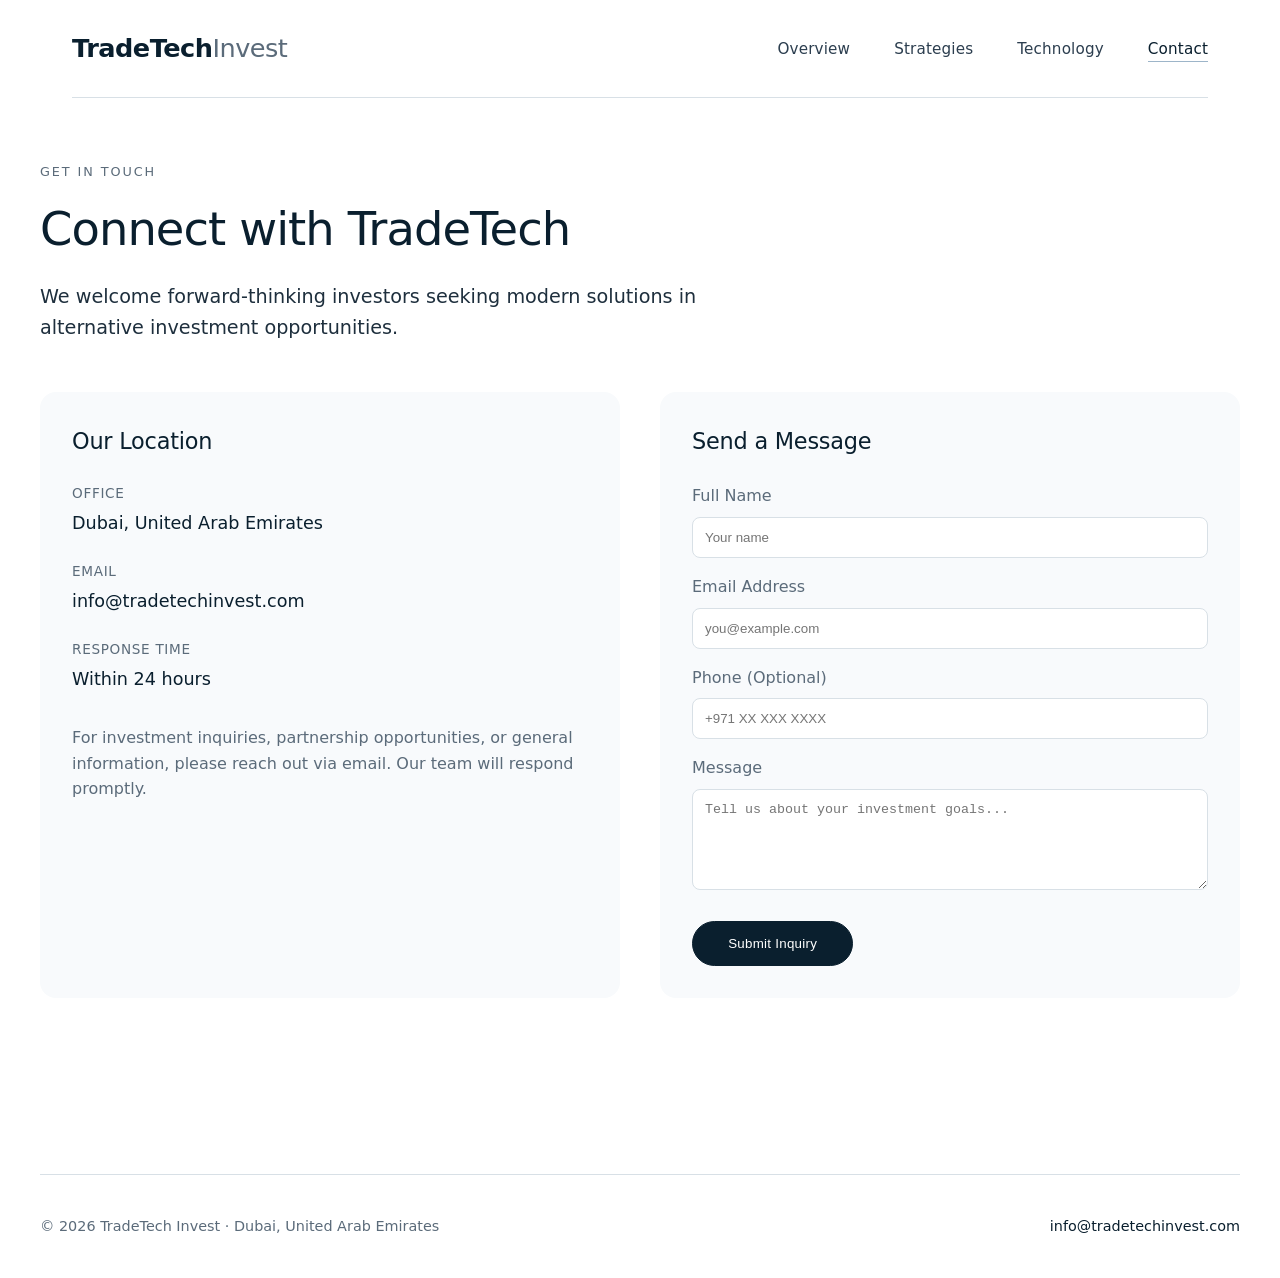
==== contact.html @ e955b56f "Initial TradeTech Invest website" ====
<!DOCTYPE html>
<html lang="en">
<head>
  <meta charset="UTF-8">
  <meta name="viewport" content="width=device-width, initial-scale=1.0">
  <title>Contact · TradeTech Invest</title>
  <meta name="description" content="Contact TradeTech Invest in Dubai, UAE. We welcome forward-thinking investors seeking modern investment solutions.">
  <link rel="stylesheet" href="style.css">
</head>
<body>
  <header class="container">
    <div class="navbar">
      <a href="index.html" class="logo">TradeTech<span>Invest</span></a>
      <button class="menu-toggle" aria-label="Toggle menu">
        <span></span>
        <span></span>
        <span></span>
      </button>
      <ul class="nav-links">
        <li><a href="index.html">Overview</a></li>
        <li><a href="strategies.html">Strategies</a></li>
        <li><a href="technology.html">Technology</a></li>
        <li><a href="contact.html" class="active">Contact</a></li>
      </ul>
    </div>
  </header>

  <main class="container page-wrap">
    <div class="eyebrow">Get in Touch</div>
    <h1>Connect with TradeTech</h1>
    <p class="lead">We welcome forward-thinking investors seeking modern solutions in alternative investment opportunities.</p>

    <div class="grid-2" style="margin-top:3rem;">
      <div class="contact-info">
        <h2 style="font-size:1.4rem;">Our Location</h2>
        
        <div class="contact-detail">
          <label>Office</label>
          <p>Dubai, United Arab Emirates</p>
        </div>
        
        <div class="contact-detail">
          <label>Email</label>
          <p><a href="mailto:info@tradetechinvest.com" style="color:var(--navy); text-decoration:none;">info@tradetechinvest.com</a></p>
        </div>
        
        <div class="contact-detail">
          <label>Response Time</label>
          <p>Within 24 hours</p>
        </div>
        
        <div style="margin-top:2rem;">
          <p style="color:var(--muted);">For investment inquiries, partnership opportunities, or general information, please reach out via email. Our team will respond promptly.</p>
        </div>
      </div>

      <div>
        <form id="contact-form" style="background:var(--light-bg); padding:2rem; border-radius:16px;">
          <h2 style="font-size:1.4rem; margin-bottom:1.5rem;">Send a Message</h2>
          
          <div style="margin-bottom:1rem;">
            <label for="name" style="display:block; margin-bottom:0.5rem; color:var(--muted);">Full Name</label>
            <input type="text" id="name" name="name" style="width:100%; padding:0.75rem; border:1px solid var(--softline); border-radius:8px;" placeholder="Your name">
          </div>
          
          <div style="margin-bottom:1rem;">
            <label for="email" style="display:block; margin-bottom:0.5rem; color:var(--muted);">Email Address</label>
            <input type="email" id="email" name="email" style="width:100%; padding:0.75rem; border:1px solid var(--softline); border-radius:8px;" placeholder="you@example.com">
          </div>
          
          <div style="margin-bottom:1rem;">
            <label for="phone" style="display:block; margin-bottom:0.5rem; color:var(--muted);">Phone (Optional)</label>
            <input type="tel" id="phone" name="phone" style="width:100%; padding:0.75rem; border:1px solid var(--softline); border-radius:8px;" placeholder="+971 XX XXX XXXX">
          </div>
          
          <div style="margin-bottom:1.5rem;">
            <label for="message" style="display:block; margin-bottom:0.5rem; color:var(--muted);">Message</label>
            <textarea id="message" name="message" rows="5" style="width:100%; padding:0.75rem; border:1px solid var(--softline); border-radius:8px;" placeholder="Tell us about your investment goals..."></textarea>
          </div>
          
          <button type="submit" class="btn">Submit Inquiry</button>
        </form>
      </div>
    </div>
  </main>

  <footer class="container footer">
    <div>© 2025 TradeTech Invest · Dubai, United Arab Emirates</div>
    <div><a href="mailto:info@tradetechinvest.com">info@tradetechinvest.com</a></div>
  </footer>

  <script src="main.js"></script>
</body>
</html>
---- style.css ----
/* ============================================
   TradeTech Invest - Shared Stylesheet
   Professional, Elegant, Modern
   ============================================ */

:root {
  --navy: #0a1f2e;
  --slate: #1e2f3d;
  --graphite: #2c3e4f;
  --mist: #eef2f5;
  --softline: #d8e0e6;
  --accent: #9db5c9;
  --text: #1f2c36;
  --muted: #5b6b7a;
  --white: #ffffff;
  --light-bg: #f8fafc;
}

* {
  margin: 0;
  padding: 0;
  box-sizing: border-box;
}

body {
  background: var(--white);
  color: var(--text);
  font-family: 'Inter', 'Segoe UI', Roboto, system-ui, sans-serif;
  line-height: 1.6;
  font-weight: 400;
  -webkit-font-smoothing: antialiased;
  -moz-osx-font-smoothing: grayscale;
}

.container {
  max-width: 1200px;
  margin: 0 auto;
  padding: 0 2rem;
}

/* ============ Header & Navigation ============ */
.navbar {
  display: flex;
  justify-content: space-between;
  align-items: center;
  padding: 1.75rem 0;
  border-bottom: 1px solid var(--softline);
  position: relative;
  z-index: 10;
}

.logo {
  font-weight: 600;
  font-size: 1.6rem;
  letter-spacing: -0.02em;
  color: var(--navy);
  text-decoration: none;
  transition: opacity 0.2s;
}

.logo:hover {
  opacity: 0.8;
}

.logo span {
  font-weight: 300;
  color: var(--muted);
}

.nav-links {
  display: flex;
  gap: 2.75rem;
  list-style: none;
  align-items: center;
}

.nav-links a {
  text-decoration: none;
  color: var(--graphite);
  font-weight: 500;
  font-size: 0.95rem;
  transition: color 0.2s;
  letter-spacing: 0.01em;
  position: relative;
}

.nav-links a::after {
  content: '';
  position: absolute;
  bottom: -4px;
  left: 0;
  width: 0;
  height: 1px;
  background: var(--accent);
  transition: width 0.3s;
}

.nav-links a:hover::after,
.nav-links a.active::after {
  width: 100%;
}

.nav-links a:hover,
.nav-links a.active {
  color: var(--navy);
}

/* Mobile menu button */
.menu-toggle {
  display: none;
  background: none;
  border: none;
  cursor: pointer;
  padding: 0.5rem;
}

.menu-toggle span {
  display: block;
  width: 25px;
  height: 2px;
  background: var(--navy);
  margin: 5px 0;
  transition: 0.3s;
}

/* ============ Page Sections ============ */
.page-wrap {
  padding: 4rem 0 5rem;
  min-height: 60vh;
}

.eyebrow {
  font-size: 0.8rem;
  text-transform: uppercase;
  letter-spacing: 0.15em;
  color: var(--muted);
  margin-bottom: 1.25rem;
  font-weight: 500;
}

h1 {
  font-size: 2.9rem;
  font-weight: 500;
  line-height: 1.2;
  letter-spacing: -0.02em;
  color: var(--navy);
  margin-bottom: 1.5rem;
}

h2 {
  font-size: 2rem;
  font-weight: 450;
  color: var(--navy);
  margin-bottom: 1.5rem;
  letter-spacing: -0.01em;
}

h3 {
  font-weight: 550;
  color: var(--navy);
  margin-bottom: 0.75rem;
  font-size: 1.3rem;
}

.lead {
  font-size: 1.2rem;
  color: var(--slate);
  max-width: 750px;
  margin-bottom: 2rem;
  font-weight: 350;
}

/* ============ Grid Layouts ============ */
.grid-2 {
  display: grid;
  grid-template-columns: repeat(2, 1fr);
  gap: 2.5rem;
  margin: 3rem 0;
}

.grid-3 {
  display: grid;
  grid-template-columns: repeat(3, 1fr);
  gap: 2rem;
  margin: 2.5rem 0;
}

.grid-4 {
  display: grid;
  grid-template-columns: repeat(4, 1fr);
  gap: 1.5rem;
  margin: 2rem 0;
}

/* ============ Cards ============ */
.card {
  background: #fbfcfd;
  border: 1px solid var(--softline);
  border-radius: 14px;
  padding: 1.8rem 1.5rem;
  box-shadow: 0 2px 6px rgba(0,0,0,0.02);
  transition: box-shadow 0.3s, border-color 0.3s, transform 0.3s;
}

.card:hover {
  box-shadow: 0 8px 20px rgba(0,0,0,0.06);
  border-color: #b8c7d3;
  transform: translateY(-2px);
}

.card p {
  color: var(--muted);
  font-size: 0.95rem;
  line-height: 1.5;
}

.card-highlight {
  background: var(--navy);
  color: white;
  border: none;
}

.card-highlight h3 {
  color: white;
}

.card-highlight p {
  color: #b8ccda;
}

/* ============ Metrics ============ */
.metric {
  font-size: 1.8rem;
  font-weight: 450;
  color: var(--navy);
  margin-bottom: 0.25rem;
}

.metric-label {
  font-size: 0.85rem;
  text-transform: uppercase;
  letter-spacing: 0.05em;
  color: var(--muted);
}

/* ============ Buttons ============ */
.btn {
  display: inline-block;
  background: var(--navy);
  color: white;
  padding: 0.85rem 2.2rem;
  border-radius: 30px;
  text-decoration: none;
  font-weight: 500;
  letter-spacing: 0.02em;
  transition: all 0.25s;
  border: 1px solid var(--navy);
  cursor: pointer;
}

.btn:hover {
  background: #132d3f;
  transform: translateY(-1px);
}

.btn-outline {
  background: transparent;
  color: var(--navy);
  border: 1px solid var(--navy);
}

.btn-outline:hover {
  background: var(--navy);
  color: white;
}

.btn-light {
  background: white;
  color: var(--navy);
  border: 1px solid white;
}

.btn-light:hover {
  background: var(--mist);
  border-color: var(--mist);
}

/* ============ Feature Sections ============ */
.feature-section {
  background: var(--light-bg);
  border-radius: 20px;
  padding: 3rem;
  margin: 3rem 0;
}

.feature-section h2 {
  margin-bottom: 2rem;
}

.feature-list {
  list-style: none;
  margin: 1.5rem 0;
}

.feature-list li {
  padding: 0.75rem 0;
  border-bottom: 1px solid var(--softline);
  color: var(--slate);
  display: flex;
  align-items: center;
}

.feature-list li::before {
  content: '→';
  margin-right: 1rem;
  color: var(--accent);
  font-weight: 600;
}

/* ============ Contact Section ============ */
.contact-info {
  background: var(--light-bg);
  border-radius: 16px;
  padding: 2rem;
}

.contact-detail {
  margin-bottom: 1.5rem;
}

.contact-detail label {
  display: block;
  font-size: 0.85rem;
  text-transform: uppercase;
  letter-spacing: 0.05em;
  color: var(--muted);
  margin-bottom: 0.25rem;
}

.contact-detail p {
  font-size: 1.1rem;
  color: var(--navy);
  font-weight: 500;
}

/* ============ Footer ============ */
.footer {
  border-top: 1px solid var(--softline);
  padding: 2.5rem 0;
  margin-top: 3rem;
  display: flex;
  justify-content: space-between;
  align-items: center;
  flex-wrap: wrap;
  color: var(--muted);
  font-size: 0.9rem;
}

.footer a {
  color: var(--navy);
  text-decoration: none;
  font-weight: 500;
  transition: color 0.2s;
}

.footer a:hover {
  color: var(--accent);
}

/* ============ Animation Classes ============ */
.fade-in {
  opacity: 0;
  transform: translateY(20px);
  animation: fadeIn 0.8s ease forwards;
}

.fade-in-delay-1 {
  animation-delay: 0.2s;
}

.fade-in-delay-2 {
  animation-delay: 0.4s;
}

.fade-in-delay-3 {
  animation-delay: 0.6s;
}

@keyframes fadeIn {
  to {
    opacity: 1;
    transform: translateY(0);
  }
}

/* ============ Responsive ============ */
@media (max-width: 768px) {
  .grid-2, .grid-3, .grid-4 {
    grid-template-columns: 1fr;
  }
  
  h1 {
    font-size: 2.2rem;
  }
  
  .nav-links {
    display: none;
    flex-direction: column;
    position: absolute;
    top: 100%;
    left: 0;
    right: 0;
    background: white;
    padding: 1rem 2rem;
    box-shadow: 0 4px 6px rgba(0,0,0,0.1);
  }
  
  .nav-links.active {
    display: flex;
  }
  
  .menu-toggle {
    display: block;
  }
}
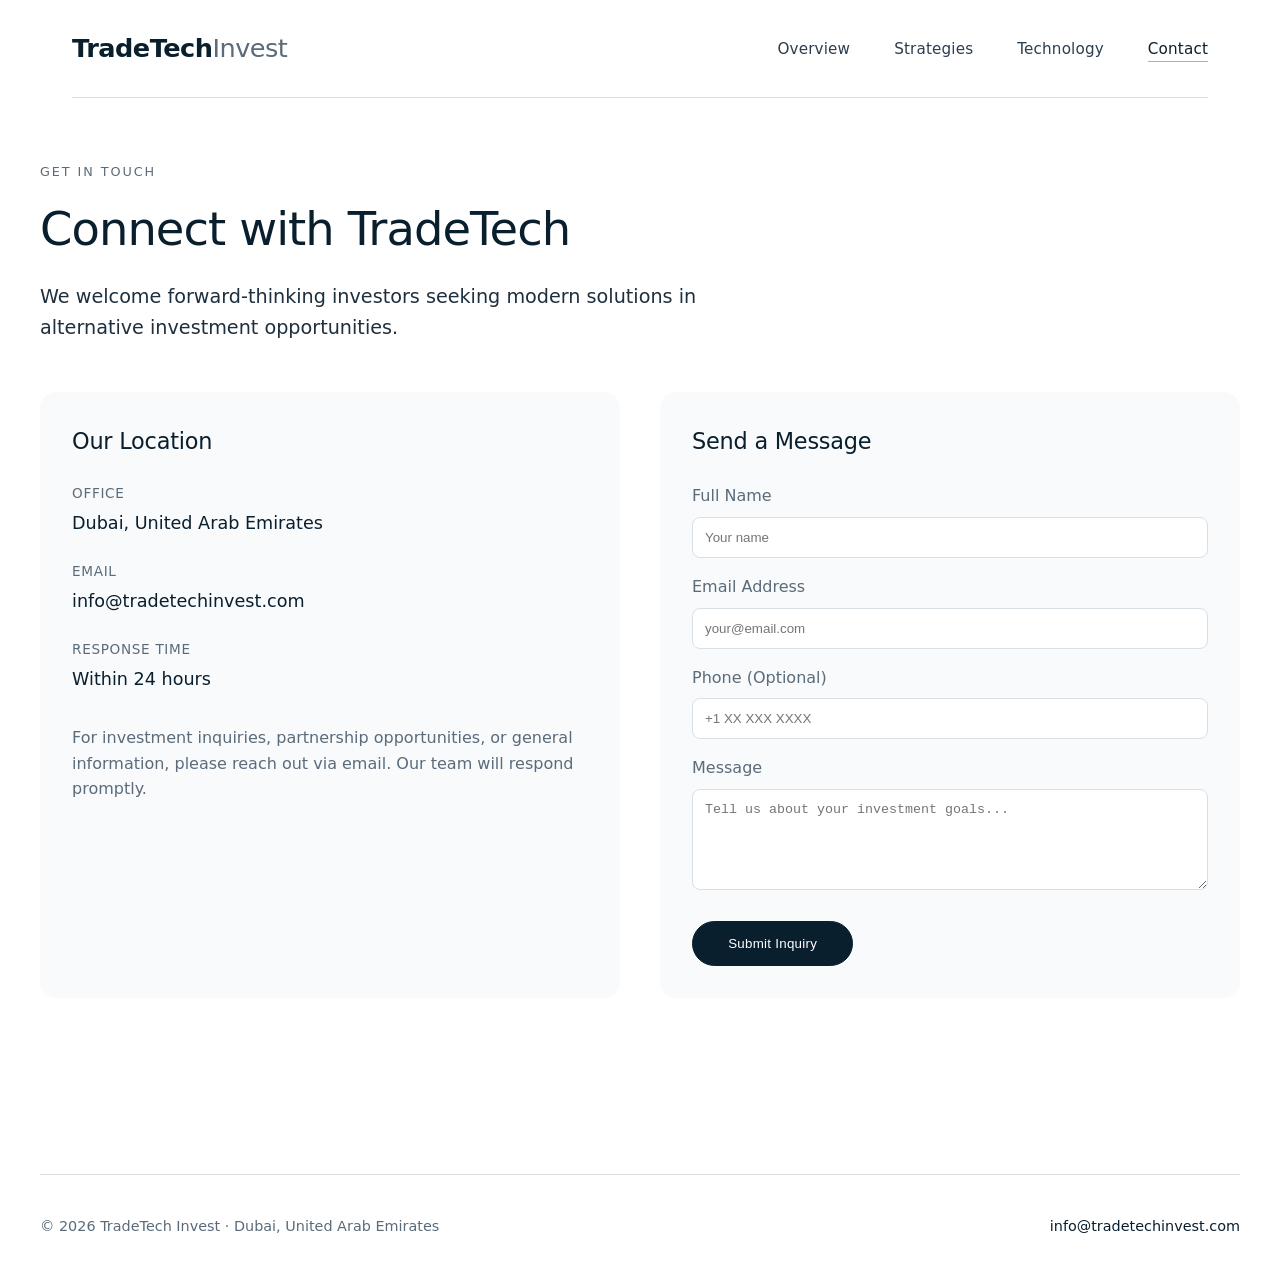
==== commit 779e4c01: "Update contact.html" ====
--- a/contact.html
+++ b/contact.html
@@ -65,12 +65,12 @@
           
           <div style="margin-bottom:1rem;">
             <label for="email" style="display:block; margin-bottom:0.5rem; color:var(--muted);">Email Address</label>
-            <input type="email" id="email" name="email" style="width:100%; padding:0.75rem; border:1px solid var(--softline); border-radius:8px;" placeholder="you@example.com">
+            <input type="email" id="email" name="email" style="width:100%; padding:0.75rem; border:1px solid var(--softline); border-radius:8px;" placeholder="your@email.com">
           </div>
           
           <div style="margin-bottom:1rem;">
             <label for="phone" style="display:block; margin-bottom:0.5rem; color:var(--muted);">Phone (Optional)</label>
-            <input type="tel" id="phone" name="phone" style="width:100%; padding:0.75rem; border:1px solid var(--softline); border-radius:8px;" placeholder="+971 XX XXX XXXX">
+            <input type="tel" id="phone" name="phone" style="width:100%; padding:0.75rem; border:1px solid var(--softline); border-radius:8px;" placeholder="+1 XX XXX XXXX">
           </div>
           
           <div style="margin-bottom:1.5rem;">
@@ -91,4 +91,4 @@
 
   <script src="main.js"></script>
 </body>
-</html>+</html>
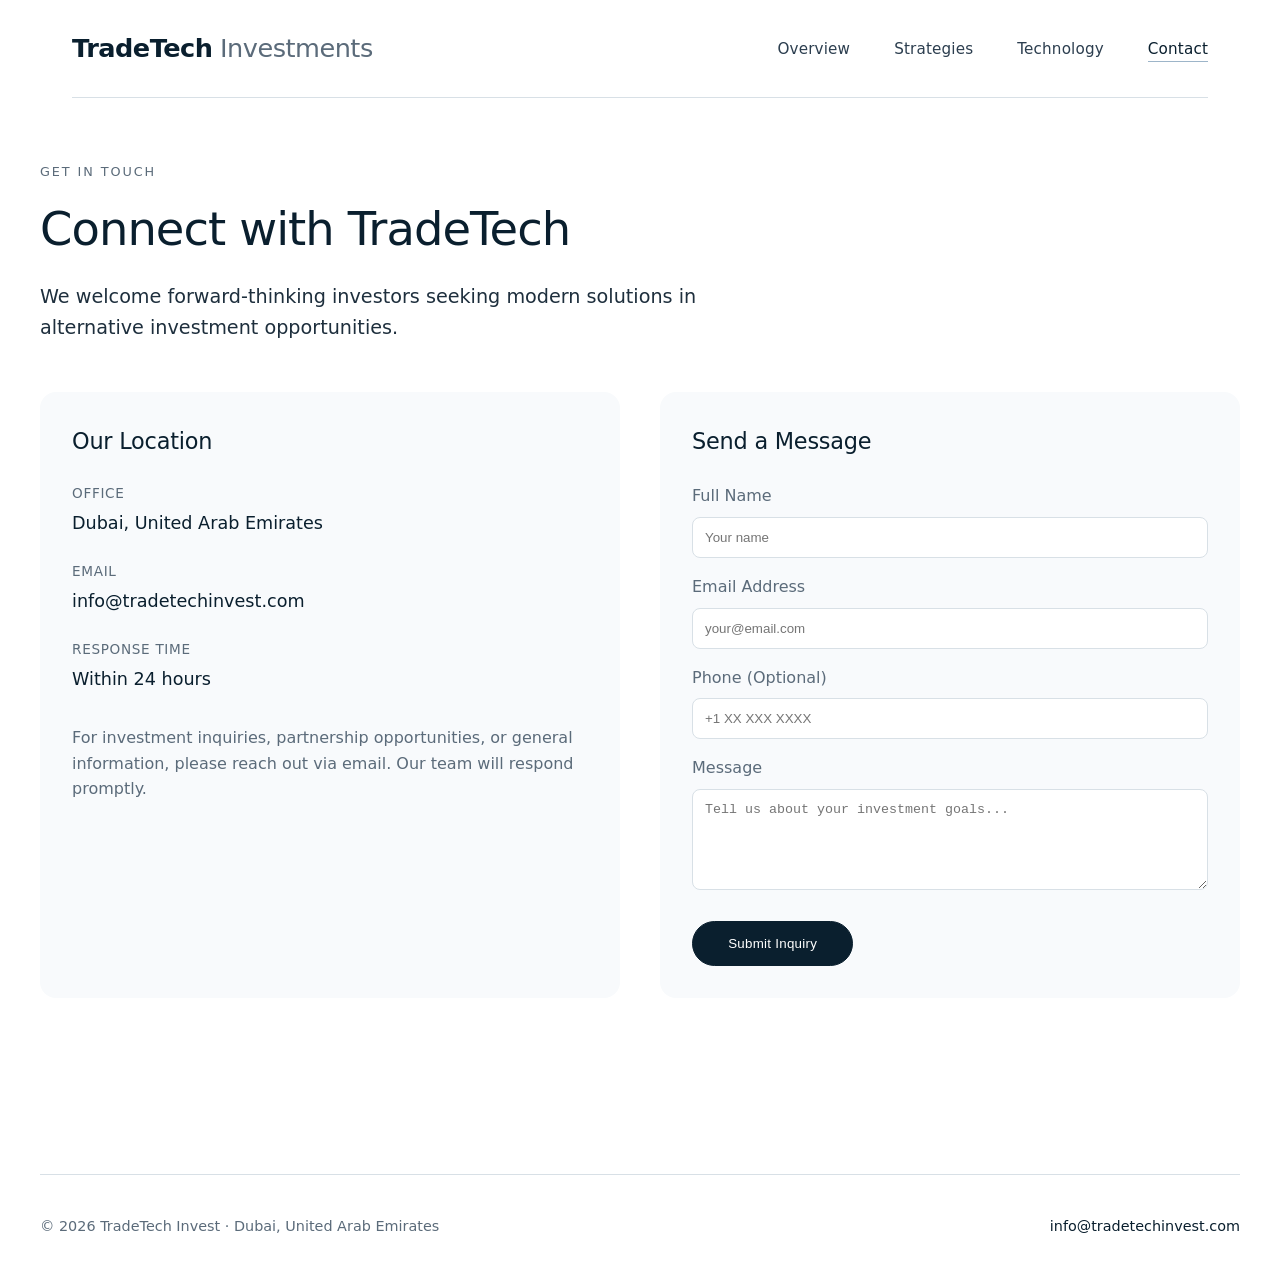
==== commit 8ca7525d: "Update contact.html" ====
--- a/contact.html
+++ b/contact.html
@@ -10,7 +10,7 @@
 <body>
   <header class="container">
     <div class="navbar">
-      <a href="index.html" class="logo">TradeTech<span>Invest</span></a>
+      <a href="index.html" class="logo">TradeTech<span> Investments</span></a>
       <button class="menu-toggle" aria-label="Toggle menu">
         <span></span>
         <span></span>
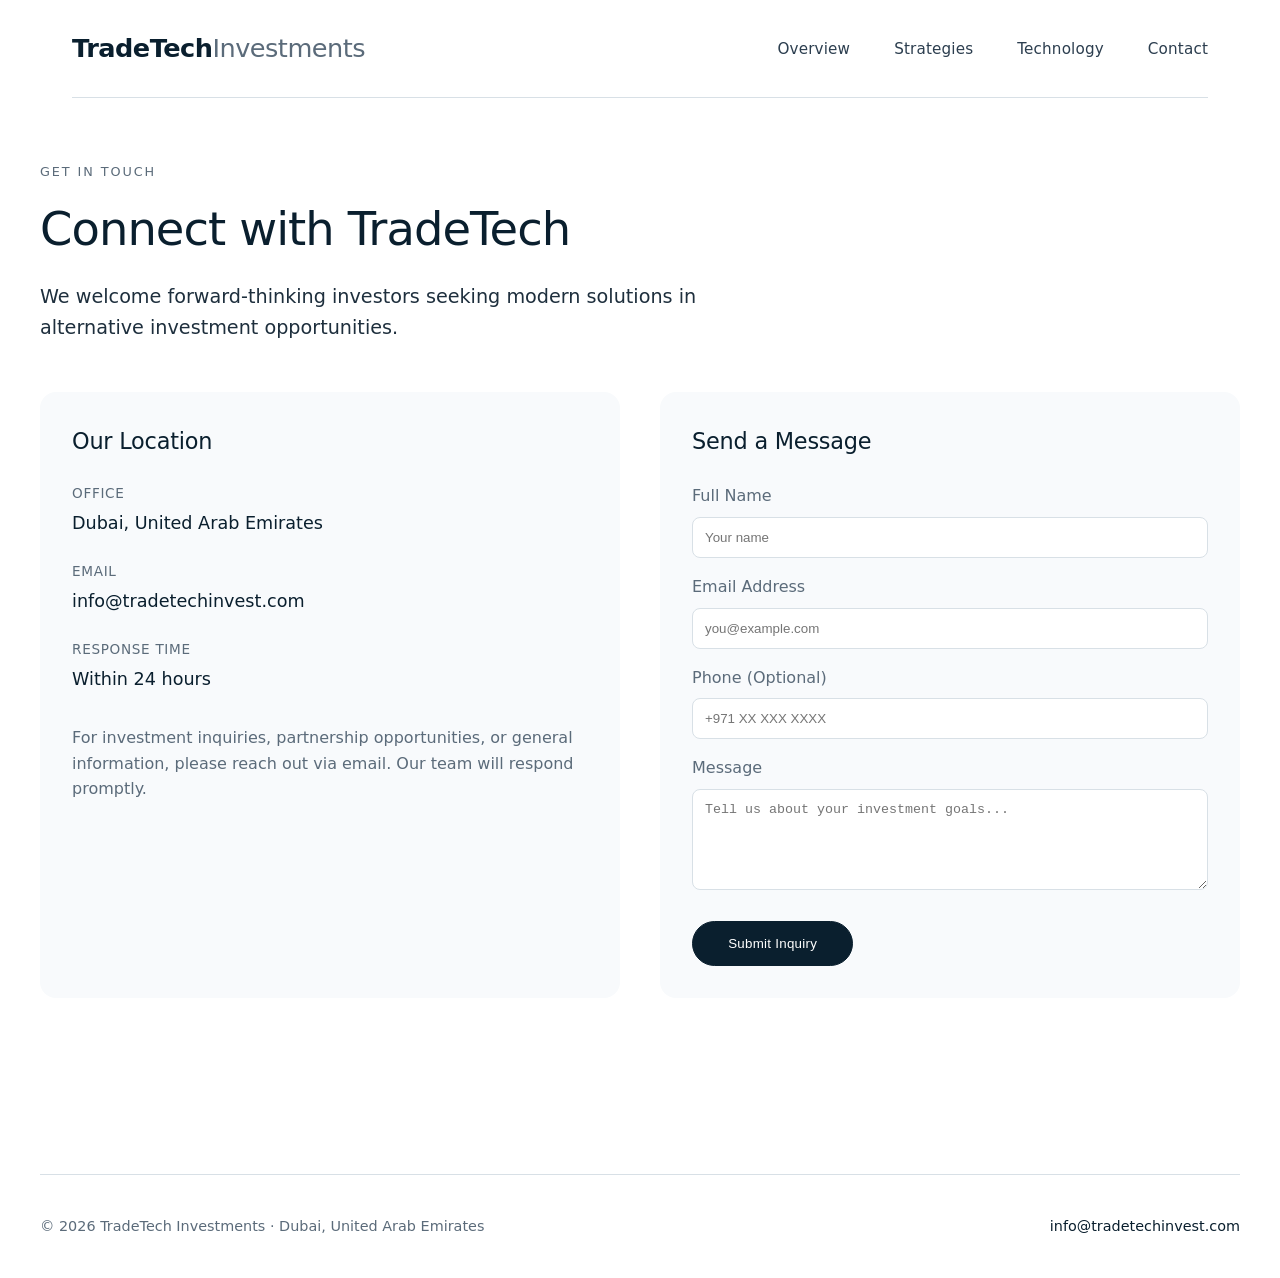
==== commit 4929cd97: "Update contact.html" ====
--- a/contact.html
+++ b/contact.html
@@ -3,24 +3,24 @@
 <head>
   <meta charset="UTF-8">
   <meta name="viewport" content="width=device-width, initial-scale=1.0">
-  <title>Contact · TradeTech Invest</title>
-  <meta name="description" content="Contact TradeTech Invest in Dubai, UAE. We welcome forward-thinking investors seeking modern investment solutions.">
+  <title>Contact · TradeTech Investments</title>
+  <meta name="description" content="Contact TradeTech Investments in Dubai, UAE. We welcome forward-thinking investors seeking modern investment solutions.">
   <link rel="stylesheet" href="style.css">
 </head>
 <body>
   <header class="container">
     <div class="navbar">
-      <a href="index.html" class="logo">TradeTech<span> Investments</span></a>
+      <a href="index" class="logo">TradeTech<span>Investments</span></a>
       <button class="menu-toggle" aria-label="Toggle menu">
         <span></span>
         <span></span>
         <span></span>
       </button>
       <ul class="nav-links">
-        <li><a href="index.html">Overview</a></li>
-        <li><a href="strategies.html">Strategies</a></li>
-        <li><a href="technology.html">Technology</a></li>
-        <li><a href="contact.html" class="active">Contact</a></li>
+        <li><a href="index">Overview</a></li>
+        <li><a href="strategies">Strategies</a></li>
+        <li><a href="technology">Technology</a></li>
+        <li><a href="contact" class="active">Contact</a></li>
       </ul>
     </div>
   </header>
@@ -60,22 +60,22 @@
           
           <div style="margin-bottom:1rem;">
             <label for="name" style="display:block; margin-bottom:0.5rem; color:var(--muted);">Full Name</label>
-            <input type="text" id="name" name="name" style="width:100%; padding:0.75rem; border:1px solid var(--softline); border-radius:8px;" placeholder="Your name">
+            <input type="text" id="name" name="name" style="width:100%; padding:0.75rem; border:1px solid var(--softline); border-radius:8px;" placeholder="Your name" required>
           </div>
           
           <div style="margin-bottom:1rem;">
             <label for="email" style="display:block; margin-bottom:0.5rem; color:var(--muted);">Email Address</label>
-            <input type="email" id="email" name="email" style="width:100%; padding:0.75rem; border:1px solid var(--softline); border-radius:8px;" placeholder="your@email.com">
+            <input type="email" id="email" name="email" style="width:100%; padding:0.75rem; border:1px solid var(--softline); border-radius:8px;" placeholder="you@example.com" required>
           </div>
           
           <div style="margin-bottom:1rem;">
             <label for="phone" style="display:block; margin-bottom:0.5rem; color:var(--muted);">Phone (Optional)</label>
-            <input type="tel" id="phone" name="phone" style="width:100%; padding:0.75rem; border:1px solid var(--softline); border-radius:8px;" placeholder="+1 XX XXX XXXX">
+            <input type="tel" id="phone" name="phone" style="width:100%; padding:0.75rem; border:1px solid var(--softline); border-radius:8px;" placeholder="+971 XX XXX XXXX">
           </div>
           
           <div style="margin-bottom:1.5rem;">
             <label for="message" style="display:block; margin-bottom:0.5rem; color:var(--muted);">Message</label>
-            <textarea id="message" name="message" rows="5" style="width:100%; padding:0.75rem; border:1px solid var(--softline); border-radius:8px;" placeholder="Tell us about your investment goals..."></textarea>
+            <textarea id="message" name="message" rows="5" style="width:100%; padding:0.75rem; border:1px solid var(--softline); border-radius:8px;" placeholder="Tell us about your investment goals..." required></textarea>
           </div>
           
           <button type="submit" class="btn">Submit Inquiry</button>
@@ -85,7 +85,7 @@
   </main>
 
   <footer class="container footer">
-    <div>© 2025 TradeTech Invest · Dubai, United Arab Emirates</div>
+    <div>© 2025 TradeTech Investments · Dubai, United Arab Emirates</div>
     <div><a href="mailto:info@tradetechinvest.com">info@tradetechinvest.com</a></div>
   </footer>
 
--- a/style.css
+++ b/style.css
@@ -1,7 +1,3 @@
-/* ============================================
-   TradeTech Invest - Shared Stylesheet
-   Professional, Elegant, Modern
-   ============================================ */
 
 :root {
   --navy: #0a1f2e;
@@ -422,4 +418,4 @@
   .menu-toggle {
     display: block;
   }
-}+}
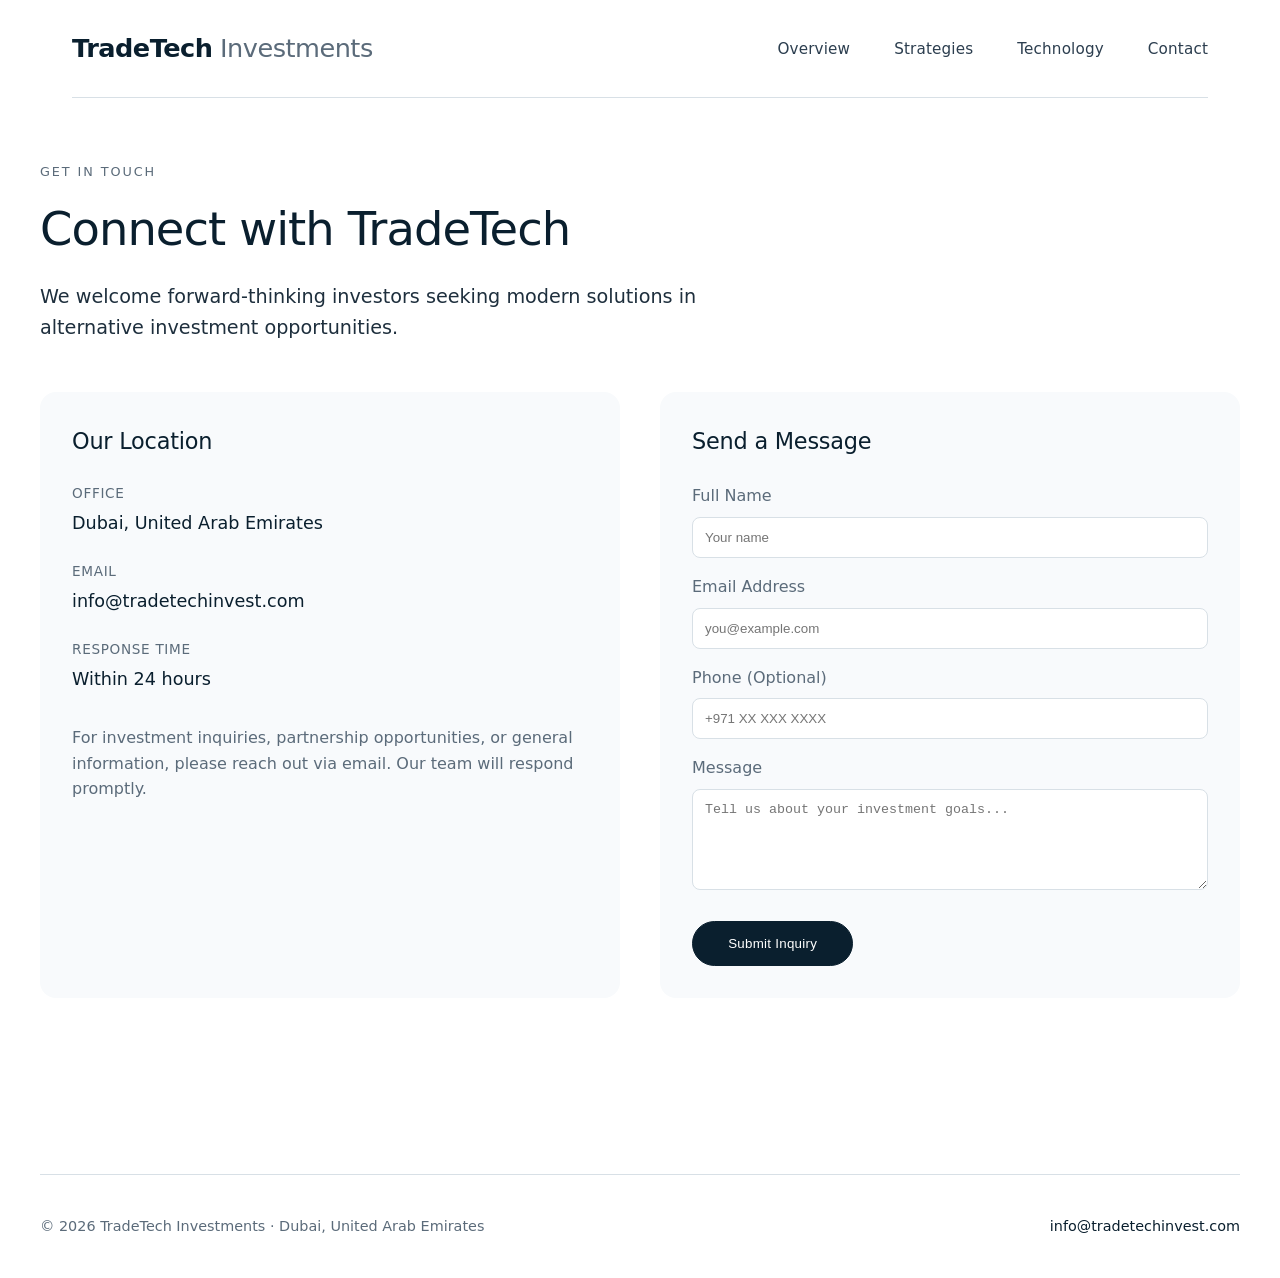
==== commit 98cc88bb: "Fix spacing in logo text on contact page" ====
--- a/contact.html
+++ b/contact.html
@@ -10,7 +10,7 @@
 <body>
   <header class="container">
     <div class="navbar">
-      <a href="index" class="logo">TradeTech<span>Investments</span></a>
+      <a href="index" class="logo">TradeTech<span> Investments</span></a>
       <button class="menu-toggle" aria-label="Toggle menu">
         <span></span>
         <span></span>
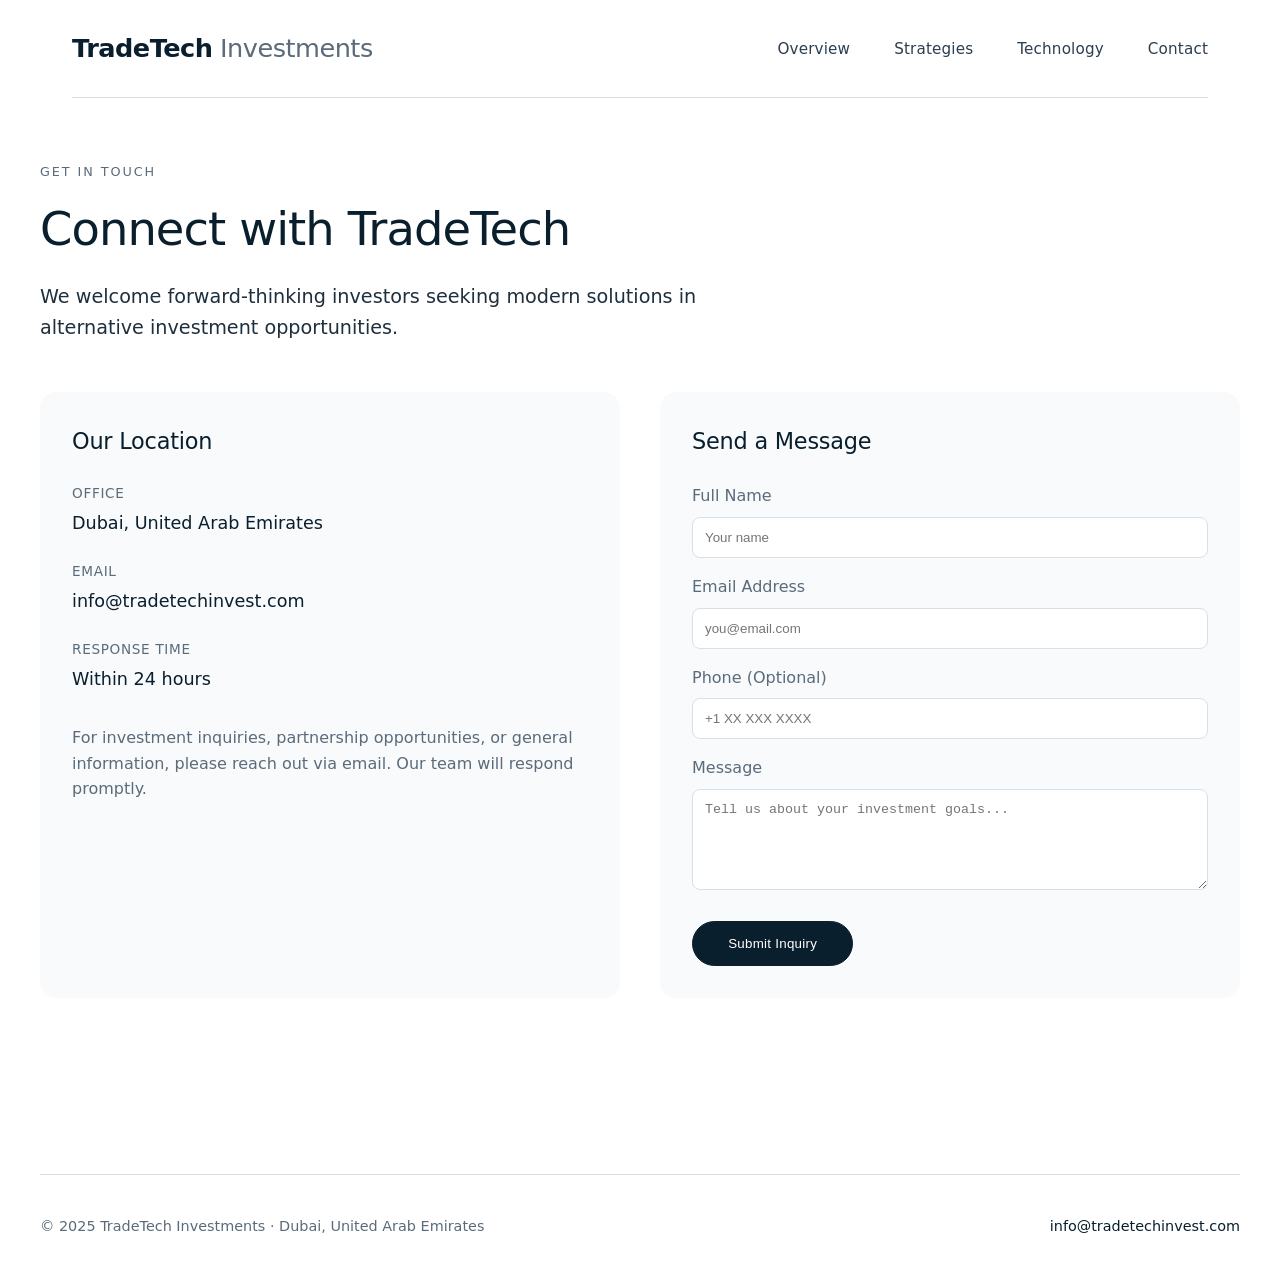
==== commit ba2b8922: "N" ====
--- a/contact.html
+++ b/contact.html
@@ -65,12 +65,12 @@
           
           <div style="margin-bottom:1rem;">
             <label for="email" style="display:block; margin-bottom:0.5rem; color:var(--muted);">Email Address</label>
-            <input type="email" id="email" name="email" style="width:100%; padding:0.75rem; border:1px solid var(--softline); border-radius:8px;" placeholder="you@example.com" required>
+            <input type="email" id="email" name="email" style="width:100%; padding:0.75rem; border:1px solid var(--softline); border-radius:8px;" placeholder="you@email.com" required>
           </div>
           
           <div style="margin-bottom:1rem;">
             <label for="phone" style="display:block; margin-bottom:0.5rem; color:var(--muted);">Phone (Optional)</label>
-            <input type="tel" id="phone" name="phone" style="width:100%; padding:0.75rem; border:1px solid var(--softline); border-radius:8px;" placeholder="+971 XX XXX XXXX">
+            <input type="tel" id="phone" name="phone" style="width:100%; padding:0.75rem; border:1px solid var(--softline); border-radius:8px;" placeholder="+1 XX XXX XXXX">
           </div>
           
           <div style="margin-bottom:1.5rem;">
--- a/style.css
+++ b/style.css
@@ -1,3 +1,4 @@
+
 
 :root {
   --navy: #0a1f2e;
@@ -26,15 +27,18 @@
   font-weight: 400;
   -webkit-font-smoothing: antialiased;
   -moz-osx-font-smoothing: grayscale;
+  overflow-x: hidden;
+  width: 100%;
 }
 
 .container {
   max-width: 1200px;
   margin: 0 auto;
   padding: 0 2rem;
-}
-
-/* ============ Header & Navigation ============ */
+  width: 100%;
+}
+
+/* ============ Header & Navigation (Desktop as before) ============ */
 .navbar {
   display: flex;
   justify-content: space-between;
@@ -78,12 +82,13 @@
   transition: color 0.2s;
   letter-spacing: 0.01em;
   position: relative;
+  padding-bottom: 4px;
 }
 
 .nav-links a::after {
   content: '';
   position: absolute;
-  bottom: -4px;
+  bottom: 0;
   left: 0;
   width: 0;
   height: 1px;
@@ -101,7 +106,7 @@
   color: var(--navy);
 }
 
-/* Mobile menu button */
+/* Mobile menu button - hidden on desktop */
 .menu-toggle {
   display: none;
   background: none;
@@ -119,7 +124,7 @@
   transition: 0.3s;
 }
 
-/* ============ Page Sections ============ */
+/* ============ Page Sections (Desktop as before) ============ */
 .page-wrap {
   padding: 4rem 0 5rem;
   min-height: 60vh;
@@ -166,7 +171,7 @@
   font-weight: 350;
 }
 
-/* ============ Grid Layouts ============ */
+/* ============ Grid Layouts (Desktop as before) ============ */
 .grid-2 {
   display: grid;
   grid-template-columns: repeat(2, 1fr);
@@ -188,7 +193,7 @@
   margin: 2rem 0;
 }
 
-/* ============ Cards ============ */
+/* ============ Cards (Desktop as before) ============ */
 .card {
   background: #fbfcfd;
   border: 1px solid var(--softline);
@@ -224,7 +229,7 @@
   color: #b8ccda;
 }
 
-/* ============ Metrics ============ */
+/* ============ Metrics (Desktop as before) ============ */
 .metric {
   font-size: 1.8rem;
   font-weight: 450;
@@ -239,7 +244,7 @@
   color: var(--muted);
 }
 
-/* ============ Buttons ============ */
+/* ============ Buttons (Desktop as before) ============ */
 .btn {
   display: inline-block;
   background: var(--navy);
@@ -281,7 +286,7 @@
   border-color: var(--mist);
 }
 
-/* ============ Feature Sections ============ */
+/* ============ Feature Sections (Desktop as before) ============ */
 .feature-section {
   background: var(--light-bg);
   border-radius: 20px;
@@ -313,7 +318,7 @@
   font-weight: 600;
 }
 
-/* ============ Contact Section ============ */
+/* ============ Contact Section (Desktop as before) ============ */
 .contact-info {
   background: var(--light-bg);
   border-radius: 16px;
@@ -339,7 +344,7 @@
   font-weight: 500;
 }
 
-/* ============ Footer ============ */
+/* ============ Footer (Desktop as before) ============ */
 .footer {
   border-top: 1px solid var(--softline);
   padding: 2.5rem 0;
@@ -370,18 +375,6 @@
   animation: fadeIn 0.8s ease forwards;
 }
 
-.fade-in-delay-1 {
-  animation-delay: 0.2s;
-}
-
-.fade-in-delay-2 {
-  animation-delay: 0.4s;
-}
-
-.fade-in-delay-3 {
-  animation-delay: 0.6s;
-}
-
 @keyframes fadeIn {
   to {
     opacity: 1;
@@ -389,14 +382,28 @@
   }
 }
 
-/* ============ Responsive ============ */
+/* ============================================
+   MOBILE STYLES (max-width: 768px)
+   Fixed alignment for mobile
+   ============================================ */
 @media (max-width: 768px) {
-  .grid-2, .grid-3, .grid-4 {
-    grid-template-columns: 1fr;
-  }
-  
-  h1 {
-    font-size: 2.2rem;
+  /* Container adjustments */
+  .container {
+    padding: 0 1.5rem;
+  }
+  
+  /* Navigation */
+  .navbar {
+    padding: 1rem 0;
+    flex-wrap: wrap;
+  }
+  
+  .logo {
+    font-size: 1.4rem;
+  }
+  
+  .menu-toggle {
+    display: block;
   }
   
   .nav-links {
@@ -407,15 +414,234 @@
     left: 0;
     right: 0;
     background: white;
-    padding: 1rem 2rem;
+    padding: 1rem 1.5rem;
     box-shadow: 0 4px 6px rgba(0,0,0,0.1);
+    gap: 0.5rem;
+    width: 100%;
   }
   
   .nav-links.active {
     display: flex;
   }
   
-  .menu-toggle {
+  .nav-links a {
+    padding: 0.5rem 0;
+    font-size: 1rem;
+  }
+  
+  /* Page wrap */
+  .page-wrap {
+    padding: 2.5rem 0 3rem;
+  }
+  
+  /* Typography - centered on mobile */
+  .eyebrow {
+    text-align: center;
+    font-size: 0.75rem;
+    margin-bottom: 1rem;
+  }
+  
+  h1 {
+    font-size: 2rem;
+    text-align: center;
+    margin-bottom: 1rem;
+    line-height: 1.3;
+  }
+  
+  h2 {
+    font-size: 1.5rem;
+    text-align: center;
+    margin-bottom: 1rem;
+  }
+  
+  h3 {
+    font-size: 1.1rem;
+    text-align: center;
+  }
+  
+  .lead {
+    font-size: 1rem;
+    text-align: center;
+    max-width: 100%;
+    margin: 0 auto 1.5rem;
+  }
+  
+  /* Grid layouts - stack vertically */
+  .grid-2,
+  .grid-3,
+  .grid-4 {
+    grid-template-columns: 1fr;
+    gap: 1.5rem;
+    margin: 2rem 0;
+  }
+  
+  /* Cards - centered text */
+  .card {
+    padding: 1.5rem;
+    text-align: center;
+  }
+  
+  .card p {
+    font-size: 0.9rem;
+  }
+  
+  /* Metrics section */
+  .metric {
+    font-size: 1.5rem;
+    text-align: center;
+  }
+  
+  .metric-label {
+    font-size: 0.75rem;
+    text-align: center;
+  }
+  
+  /* Buttons - full width on mobile */
+  .btn {
     display: block;
-  }
-}
+    width: 100%;
+    text-align: center;
+    padding: 0.75rem 1.5rem;
+    margin: 1rem 0;
+  }
+  
+  /* Feature section */
+  .feature-section {
+    padding: 2rem 1.5rem;
+    margin: 2rem 0;
+  }
+  
+  .feature-section h2 {
+    text-align: center;
+  }
+  
+  .feature-list li {
+    font-size: 0.9rem;
+    justify-content: center;
+  }
+  
+  /* Contact info */
+  .contact-info {
+    padding: 1.5rem;
+    text-align: center;
+  }
+  
+  .contact-detail label {
+    text-align: center;
+  }
+  
+  .contact-detail p {
+    font-size: 1rem;
+    text-align: center;
+  }
+  
+  /* Footer */
+  .footer {
+    flex-direction: column;
+    align-items: center;
+    text-align: center;
+    gap: 0.5rem;
+    padding: 2rem 0;
+  }
+  
+  /* Special boxes */
+  div[style*="background:var(--mist)"],
+  div[style*="background:var(--navy)"] {
+    text-align: center;
+    padding: 1.5rem !important;
+  }
+  
+  /* Ensure all content is centered */
+  p, span, a, div {
+    word-wrap: break-word;
+  }
+  
+  /* Fix for inline styles */
+  .grid-2 > div:first-child {
+    text-align: center;
+  }
+  
+  .grid-2 > div:first-child p {
+    text-align: center;
+  }
+  
+  /* Investor section */
+  div[style*="background:var(--navy)"] {
+    text-align: center !important;
+  }
+  
+  div[style*="background:var(--navy)"] h2 {
+    text-align: center !important;
+  }
+  
+  div[style*="background:var(--navy)"] p {
+    text-align: center !important;
+    margin: 0 auto !important;
+  }
+}
+
+/* ============================================
+   TABLET STYLES (769px - 1024px)
+   ============================================ */
+@media (min-width: 769px) and (max-width: 1024px) {
+  .container {
+    padding: 0 2rem;
+  }
+  
+  h1 {
+    font-size: 2.5rem;
+  }
+  
+  .grid-3 {
+    grid-template-columns: repeat(2, 1fr);
+  }
+  
+  .grid-4 {
+    grid-template-columns: repeat(2, 1fr);
+  }
+}
+
+#app {
+  min-height: 60vh;
+  will-change: opacity, transform;
+}
+
+.page-transition {
+  animation: pageEnter 0.2s ease;
+}
+
+@keyframes pageEnter {
+  from {
+    opacity: 0;
+    transform: translateY(10px);
+  }
+  to {
+    opacity: 1;
+    transform: translateY(0);
+  }
+}
+
+/* Cache all pages in memory */
+.page-cache {
+  display: none;
+}
+
+/* Smooth scrolling */
+html {
+  scroll-behavior: smooth;
+}
+
+/* Optimize for instant rendering */
+* {
+  -webkit-font-smoothing: antialiased;
+  -moz-osx-font-smoothing: grayscale;
+}
+
+/* GPU acceleration for smooth animations */
+.card,
+.grid-2,
+.grid-3,
+.feature-section {
+  transform: translateZ(0);
+  backface-visibility: hidden;
+}
